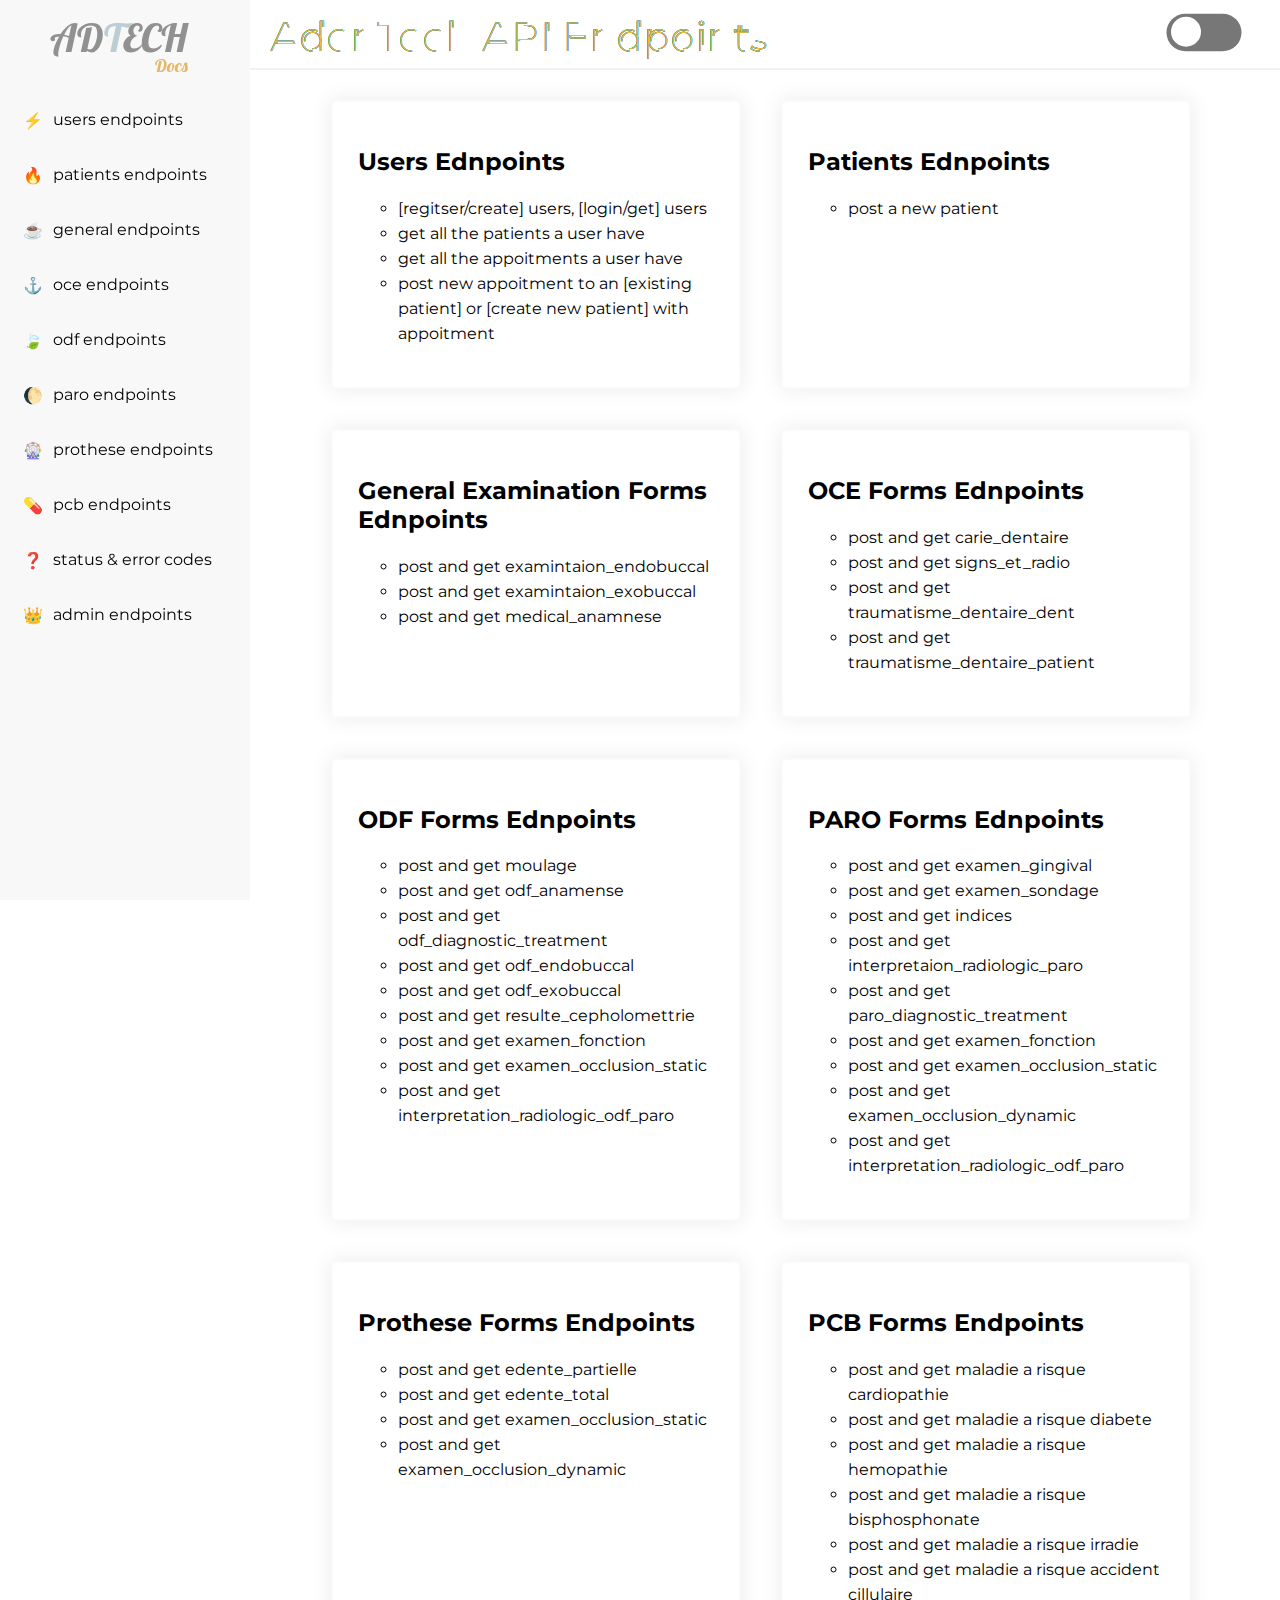
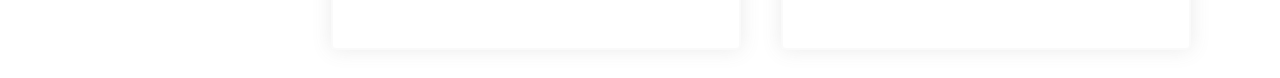
==== index.html @ 8900c25c "added the headers the ocb maladie a risque" ====
<!DOCTYPE html>
<html lang="en">
    <head>
        <meta charset="UTF-8" />
        <meta name="viewport" content="width=device-width, initial-scale=1.0" />
        <link rel="stylesheet" href="./styles/navigation.css" />
        <link rel="stylesheet" href="./styles/cards.css" />
        <link rel="stylesheet" href="./styles/main.css" />
        <title>AdTech Endpoints</title>
    </head>
    <body>
        <nav></nav>

        <cards id="cards">
            <a href="/pages/users.html" class="card">
                <h2>Users Ednpoints</h2>
                <ul>
                    <li>[regitser/create] users, [login/get] users</li>
                    <li>get all the patients a user have</li>
                    <li>get all the appoitments a user have</li>
                    <li>
                        post new appoitment to an [existing patient] or [create new patient] with
                        appoitment
                    </li>
                </ul>
            </a>
            <a href="/pages/patients.html" class="card">
                <h2>Patients Ednpoints</h2>
                <ul>
                    <li>post a new patient</li>
                </ul>
            </a>
            <a href="/pages/general.html" class="card">
                <h2>General Examination Forms Ednpoints</h2>
                <ul>
                    <li>post and get examintaion_endobuccal</li>
                    <li>post and get examintaion_exobuccal</li>
                    <li>post and get medical_anamnese</li>
                </ul>
            </a>
            <a href="/pages/oce.html" class="card">
                <h2>OCE Forms Ednpoints</h2>
                <ul>
                    <li>post and get carie_dentaire</li>
                    <li>post and get signs_et_radio</li>
                    <li>post and get traumatisme_dentaire_dent</li>
                    <li>post and get traumatisme_dentaire_patient</li>
                </ul>
            </a>
            <a href="/pages/odf.html" class="card">
                <h2>ODF Forms Ednpoints</h2>
                <ul>
                    <li>post and get moulage</li>
                    <li>post and get odf_anamense</li>
                    <li>post and get odf_diagnostic_treatment</li>
                    <li>post and get odf_endobuccal</li>
                    <li>post and get odf_exobuccal</li>
                    <li>post and get resulte_cepholomettrie</li>
                    <li>post and get examen_fonction</li>
                    <li>post and get examen_occlusion_static</li>
                    <li>post and get interpretation_radiologic_odf_paro</li>
                </ul>
            </a>
            <a href="/pages/paro.html" class="card">
                <h2>PARO Forms Ednpoints</h2>
                <ul>
                    <li>post and get examen_gingival</li>
                    <li>post and get examen_sondage</li>
                    <li>post and get indices</li>
                    <li>post and get interpretaion_radiologic_paro</li>
                    <li>post and get paro_diagnostic_treatment</li>
                    <li>post and get examen_fonction</li>
                    <li>post and get examen_occlusion_static</li>
                    <li>post and get examen_occlusion_dynamic</li>
                    <li>post and get interpretation_radiologic_odf_paro</li>
                </ul>
            </a>
            <a href="/pages/prothese.html" class="card">
                <h2>Prothese Forms Endpoints</h2>
                <ul>
                    <li>post and get edente_partielle</li>
                    <li>post and get edente_total</li>
                    <li>post and get examen_occlusion_static</li>
                    <li>post and get examen_occlusion_dynamic</li>
                </ul>
            </a>
            <a href="/pages/pcb.html" class="card">
                <h2>PCB Forms Endpoints</h2>
                <ul>
                    <li>post and get maladie a risque cardiopathie</li>
                    <li>post and get maladie a risque diabete</li>
                    <li>post and get maladie a risque hemopathie</li>
                    <li>post and get maladie a risque bisphosphonate</li>
                    <li>post and get maladie a risque irradie</li>
                    <li>post and get maladie a risque accident cillulaire</li>
                </ul>
            </a>
        </cards>

        <script src="./scripts/navigation.js"></script>
        <script src="./scripts/darkmode.js"></script>
    </body>
</html>
---- styles/navigation.css ----
@import url('https://fonts.googleapis.com/css?family=Montserrat');
@import url('https://fonts.googleapis.com/css?family=Lobster');
@import url('https://fonts.googleapis.com/css2?family=Jost&display=swap');

/* Body, Dark-Theme & Navbar Styles */
* {
    box-sizing: border-box;
}

body {
    transition: background 0.5s linear;
    font-family: 'Montserrat';
    margin-left: 250px;
    margin-top: 80px;
    background: white;
}

body.dark {
    background-color: #444;
    color: aliceblue;
}

nav {
    background: inherit;
    z-index: 99;
    height: 70px;
    width: calc(100% - 250px);
    border-bottom: 2px solid #ddd6;
    position: fixed;
    top: 0;
    right: 0;
}

/* Fancy Title styles */

svg {
    font: 2.5em 'Montserrat';
}

.text-copy {
    fill: none;
    stroke: white;
    stroke-dasharray: 6% 29%;
    stroke-width: 1px;
    stroke-dashoffset: 0%;
    animation: stroke-offset 5.5s infinite linear;
}

.text-copy:nth-child(1) {
    stroke: #16344d;
    animation-delay: -1;
}

.text-copy:nth-child(2) {
    stroke: #006584;
    animation-delay: -2s;
}

.text-copy:nth-child(3) {
    stroke: #0071bd;
    animation-delay: -3s;
}

.text-copy:nth-child(4) {
    stroke: #00bdb4;
    animation-delay: -4s;
}

.text-copy:nth-child(5) {
    stroke: #fdb731;
    animation-delay: -5s;
}

@keyframes stroke-offset {
    100% {
        stroke-dashoffset: -35%;
    }
}

/* DarkMode Button Styles*/
#theme {
    position: absolute;
    right: 5%;
    top: 30%;
}

#theme :hover {
    cursor: pointer;
}

.checkbox {
    opacity: 0;
    position: absolute;
    right: 0;
}

.label {
    width: 50px;
    height: 25px;
    background-color: #777;
    display: flex;
    border-radius: 50px;
    align-items: center;
    justify-content: space-between;
    padding: 5px;
    position: relative;
    transform: scale(1.5);
}

.ball {
    width: 20px;
    height: 20px;
    background-color: white;
    position: absolute;
    top: 2px;
    left: 3px;
    border-radius: 50%;
    transition: transform 0.2s linear;
}

.checkbox:checked + .label .ball {
    transform: translateX(24px);
}

/* Sidebar Styles */
#sidebar {
    z-index: 99;
    height: 100vh;
    width: 250px;
    position: fixed;
    left: 0;
    top: 0;
    background: #9991;
}

.sidebar-logo {
    font-family: 'Lobster', cursive;
    font-size: 2.5rem;
    margin-bottom: 8px;
    position: relative;
    display: flex;
    justify-content: center;
    margin-top: 12px;
    margin-right: 12px;
}
.sidebar-logo a {
    text-decoration: none;
    color: rgb(145, 145, 146);
}
.sidebar-logo span {
    color: rgb(187, 206, 211);
}

.sidebar-logo::after {
    content: 'Docs';
    position: absolute;
    font-size: 18px;
    bottom: -30%;
    left: 65%;
    color: rgb(226, 183, 103);
}

.sections {
    margin-top: 12%;
}
.section::selection {
    color: inherit;
}

.section {
    height: 55px;
    display: flex;
    align-items: center;
    padding: 10px 0;
    padding-left: 5%;
}

.section {
    color: inherit;
    text-decoration: none;
}

.section:hover {
    cursor: pointer;
}

.section:active {
    background-color: #cae5ff7e;
}

.section::before {
    padding: 0 10px;
    transform: translateY(1px);
}
.section:nth-child(1)::before {
    content: '⚡';
}
.section:nth-child(2)::before {
    content: '🔥';
}
.section:nth-child(3)::before {
    content: '☕';
}
.section:nth-child(4)::before {
    content: '⚓';
}
.section:nth-child(5)::before {
    content: '🍃';
}
.section:nth-child(6)::before {
    content: '🌔';
}
.section:nth-child(7)::before {
    content: '🎡';
}
.section:nth-child(8)::before {
    content: '💊';
}
.section:nth-child(9)::before {
    content: '❓';
}
.section:nth-child(10)::before {
    content: '👑';
}
---- styles/cards.css ----
#cards {
    display: flex;
    flex-wrap: wrap;
    justify-content: center;
}

.card {
    margin: 20px;
    padding: 25px;
    width: 32vw;
    min-width: 400px;
    border-radius: 5px;
    box-shadow: 0 0 20px #6662;
    border: 2px solid #ddd2;
    transition: 1s;
    color: inherit;
    text-decoration: none;
}

.card:hover {
    cursor: pointer;
    transform: translate(1px, -1px);
    box-shadow: 1px 1px 30px #9993;
}

.card ul {
    list-style: circle;
}

.card ul li {
    text-align: left;
    line-height: 25px;
}
---- styles/main.css ----
main {
    white-space: pre-line;
}

h1 {
    font-weight: 400;
    margin-top: 10%;
    margin-left: 5%;
    font-size: 28px;
}

.endpoint {
    width: 75vw;
    margin: 0 2vw;
    box-shadow: 0 0 20px #6662;
    border: 2px solid #ddd2;
    padding: 20px 40px;
    border-radius: 20px;
}

details {
    color: #fff;
    border: 1px solid;
    border-radius: 4px;
    min-height: 48px;
    transform-origin: top center;
    max-height: 1.5rem; /* set to line heihgt */
    transition: all 2s ease;
}

details[open] {
    max-height: 99rem;
    transition: all 2s ease;
}

details:hover {
    border-color: #878d99;
}

details:active {
    color: rgba(255, 255, 255, 0.9);
    border-color: #6d7380;
}

details > summary:first-of-type {
    list-style-type: none;
}

details + details {
    margin-top: 10px;
}

details p {
    color: #fefefe;
    line-height: 1.7;
    padding: 0 25px 15px;
    transform: translateY(-30px);
    overflow: hidden;
    text-overflow: ellipsis;
    font-size: 16px;
    color: rgb(137, 245, 94);
    background-color: #373b37;
    font-family: monospace;
}

details.request {
    background: #6e9dc4;
}

details.response {
    background: #419736;
}

details.headers {
    background: #973d36;
}

details.specification {
    background: rgb(75, 133, 113);
}

summary {
    outline: none;
    font-size: 16px;
    padding: 13px;
    cursor: pointer;
}

summary:selection {
    background: transparent;
}

[open] summary {
    display: inline;
}

summary:after {
    margin-top: 2px;
    content: '➕';
    float: left;
    margin-right: 11px;
    text-align: center;
    font-size: 11px;
}

[open] summary:after {
    padding: 0 0 12px 0;
    content: '➖';
}

code {
    font-size: 16px;
    width: 75vw;
}

code span {
    padding: 12px 8px 12px 15px;
    background: rgba(182, 193, 196, 0.4);
    border-radius: 5px;
    margin-left: 10px;
}

code span button {
    border: 0;
    outline: none;
    padding: 4px 12px;
    text-transform: capitalize;
    border-radius: 5px;
    border: 2px solid white;
    transition: 0.4s;
    margin-left: 30px;
}

code span button:hover {
    background: rgb(220, 238, 248);
    cursor: pointer;
}

code span button:focus {
    border-color: rgb(196, 221, 241);
}
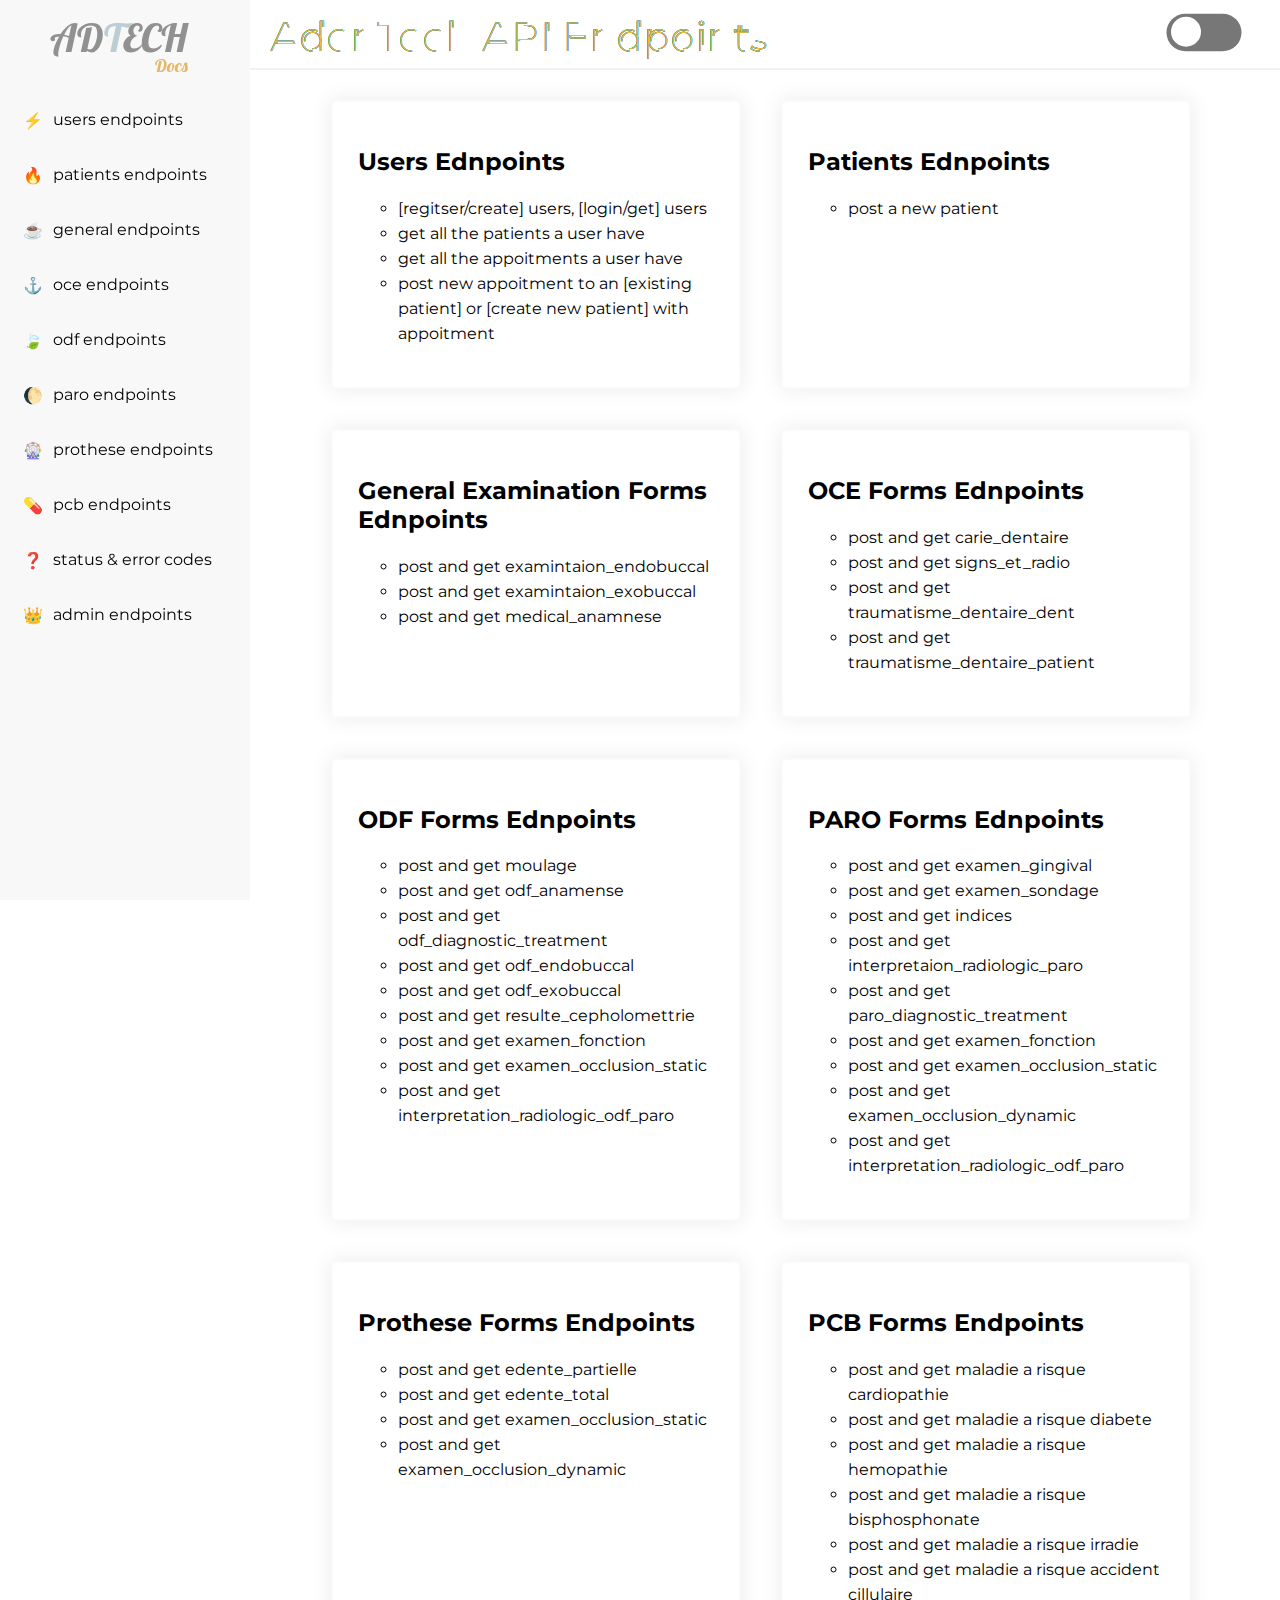
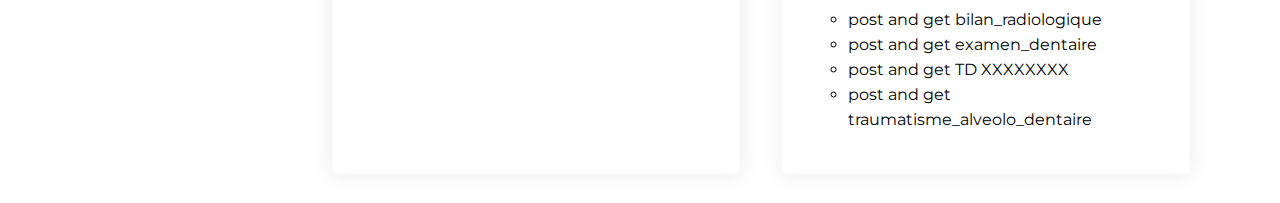
==== commit 82064827: "reformated the pcb collections;" ====
--- a/index.html
+++ b/index.html
@@ -93,6 +93,10 @@
                     <li>post and get maladie a risque bisphosphonate</li>
                     <li>post and get maladie a risque irradie</li>
                     <li>post and get maladie a risque accident cillulaire</li>
+                    <li>post and get bilan_radiologique</li>
+                    <li>post and get examen_dentaire</li>
+                    <li>post and get TD XXXXXXXX</li>
+                    <li>post and get traumatisme_alveolo_dentaire</li>
                 </ul>
             </a>
         </cards>
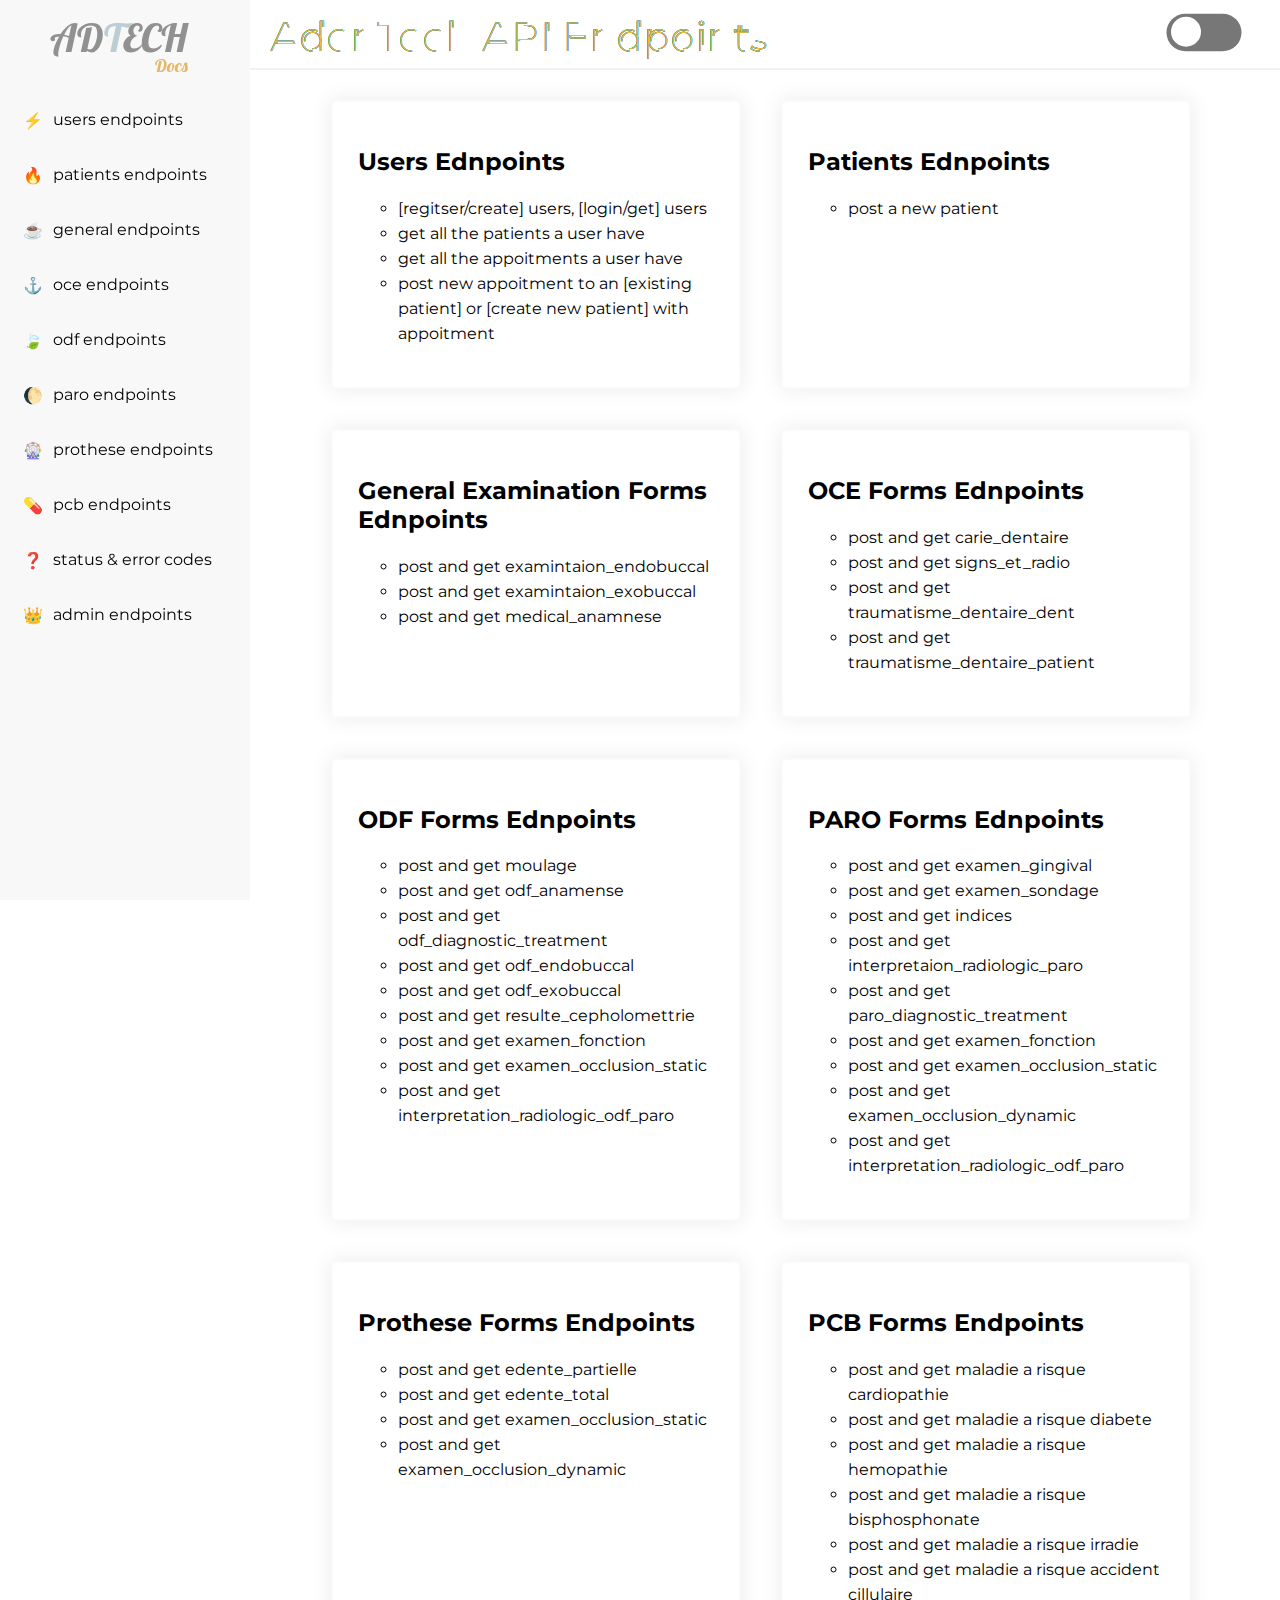
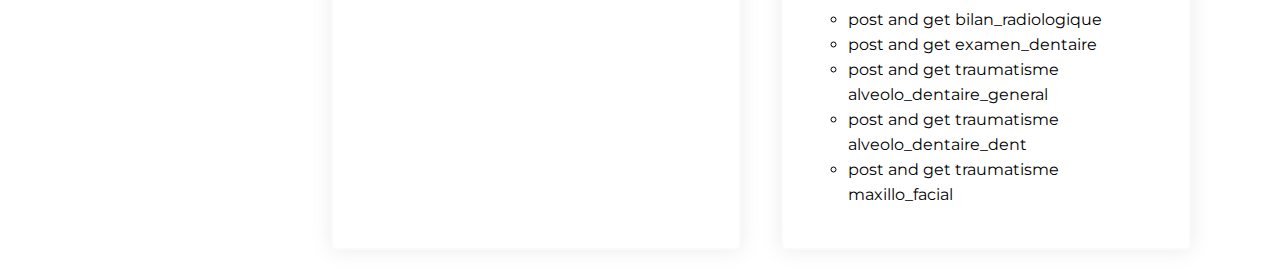
==== commit 125b45be: "reformatted the pcb collections" ====
--- a/index.html
+++ b/index.html
@@ -95,8 +95,9 @@
                     <li>post and get maladie a risque accident cillulaire</li>
                     <li>post and get bilan_radiologique</li>
                     <li>post and get examen_dentaire</li>
-                    <li>post and get TD XXXXXXXX</li>
-                    <li>post and get traumatisme_alveolo_dentaire</li>
+                    <li>post and get traumatisme alveolo_dentaire_general</li>
+                    <li>post and get traumatisme alveolo_dentaire_dent</li>
+                    <li>post and get traumatisme maxillo_facial</li>
                 </ul>
             </a>
         </cards>
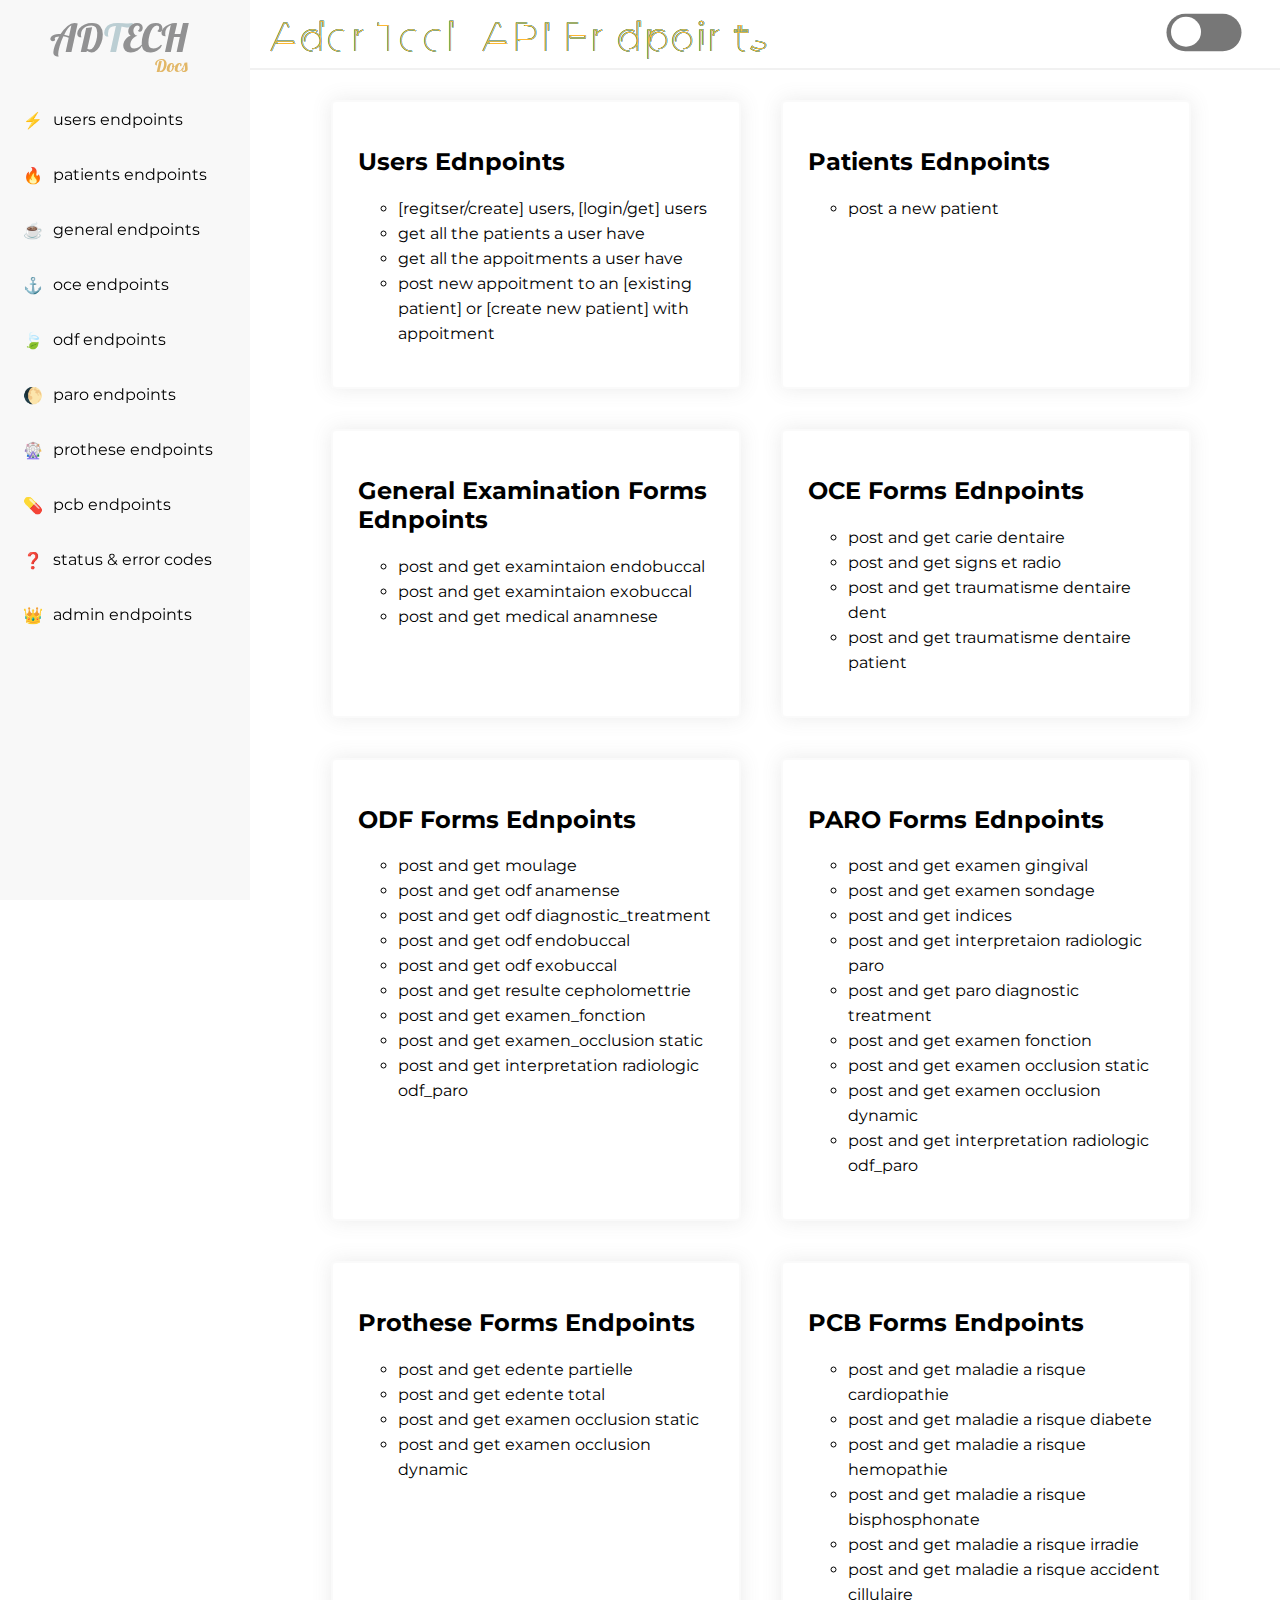
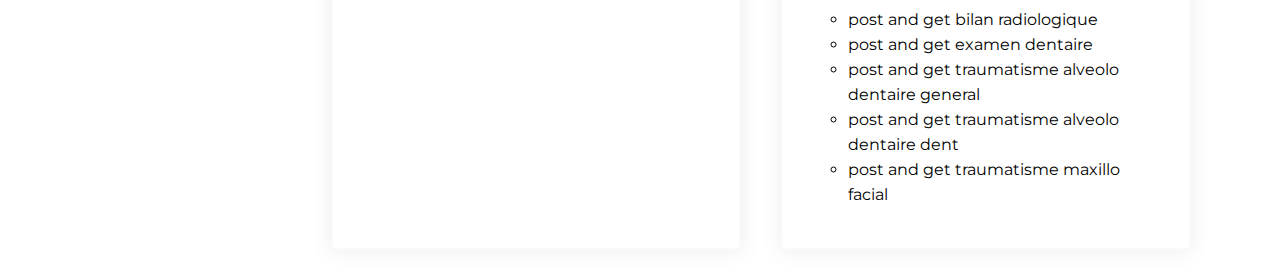
==== commit e3f477ac: "interpretationRadiologic_Odf_Paro collection" ====
--- a/index.html
+++ b/index.html
@@ -33,55 +33,55 @@
             <a href="/pages/general.html" class="card">
                 <h2>General Examination Forms Ednpoints</h2>
                 <ul>
-                    <li>post and get examintaion_endobuccal</li>
-                    <li>post and get examintaion_exobuccal</li>
-                    <li>post and get medical_anamnese</li>
+                    <li>post and get examintaion endobuccal</li>
+                    <li>post and get examintaion exobuccal</li>
+                    <li>post and get medical anamnese</li>
                 </ul>
             </a>
             <a href="/pages/oce.html" class="card">
                 <h2>OCE Forms Ednpoints</h2>
                 <ul>
-                    <li>post and get carie_dentaire</li>
-                    <li>post and get signs_et_radio</li>
-                    <li>post and get traumatisme_dentaire_dent</li>
-                    <li>post and get traumatisme_dentaire_patient</li>
+                    <li>post and get carie dentaire</li>
+                    <li>post and get signs et radio</li>
+                    <li>post and get traumatisme dentaire dent</li>
+                    <li>post and get traumatisme dentaire patient</li>
                 </ul>
             </a>
             <a href="/pages/odf.html" class="card">
                 <h2>ODF Forms Ednpoints</h2>
                 <ul>
                     <li>post and get moulage</li>
-                    <li>post and get odf_anamense</li>
-                    <li>post and get odf_diagnostic_treatment</li>
-                    <li>post and get odf_endobuccal</li>
-                    <li>post and get odf_exobuccal</li>
-                    <li>post and get resulte_cepholomettrie</li>
+                    <li>post and get odf anamense</li>
+                    <li>post and get odf diagnostic_treatment</li>
+                    <li>post and get odf endobuccal</li>
+                    <li>post and get odf exobuccal</li>
+                    <li>post and get resulte cepholomettrie</li>
                     <li>post and get examen_fonction</li>
-                    <li>post and get examen_occlusion_static</li>
-                    <li>post and get interpretation_radiologic_odf_paro</li>
+                    <li>post and get examen_occlusion static</li>
+                    <li>post and get interpretation radiologic odf_paro</li>
                 </ul>
             </a>
             <a href="/pages/paro.html" class="card">
                 <h2>PARO Forms Ednpoints</h2>
                 <ul>
-                    <li>post and get examen_gingival</li>
-                    <li>post and get examen_sondage</li>
+                    <li>post and get examen gingival</li>
+                    <li>post and get examen sondage</li>
                     <li>post and get indices</li>
-                    <li>post and get interpretaion_radiologic_paro</li>
-                    <li>post and get paro_diagnostic_treatment</li>
-                    <li>post and get examen_fonction</li>
-                    <li>post and get examen_occlusion_static</li>
-                    <li>post and get examen_occlusion_dynamic</li>
-                    <li>post and get interpretation_radiologic_odf_paro</li>
+                    <li>post and get interpretaion radiologic paro</li>
+                    <li>post and get paro diagnostic treatment</li>
+                    <li>post and get examen fonction</li>
+                    <li>post and get examen occlusion static</li>
+                    <li>post and get examen occlusion dynamic</li>
+                    <li>post and get interpretation radiologic odf_paro</li>
                 </ul>
             </a>
             <a href="/pages/prothese.html" class="card">
                 <h2>Prothese Forms Endpoints</h2>
                 <ul>
-                    <li>post and get edente_partielle</li>
-                    <li>post and get edente_total</li>
-                    <li>post and get examen_occlusion_static</li>
-                    <li>post and get examen_occlusion_dynamic</li>
+                    <li>post and get edente partielle</li>
+                    <li>post and get edente total</li>
+                    <li>post and get examen occlusion static</li>
+                    <li>post and get examen occlusion dynamic</li>
                 </ul>
             </a>
             <a href="/pages/pcb.html" class="card">
@@ -93,11 +93,11 @@
                     <li>post and get maladie a risque bisphosphonate</li>
                     <li>post and get maladie a risque irradie</li>
                     <li>post and get maladie a risque accident cillulaire</li>
-                    <li>post and get bilan_radiologique</li>
-                    <li>post and get examen_dentaire</li>
-                    <li>post and get traumatisme alveolo_dentaire_general</li>
-                    <li>post and get traumatisme alveolo_dentaire_dent</li>
-                    <li>post and get traumatisme maxillo_facial</li>
+                    <li>post and get bilan radiologique</li>
+                    <li>post and get examen dentaire</li>
+                    <li>post and get traumatisme alveolo dentaire general</li>
+                    <li>post and get traumatisme alveolo dentaire dent</li>
+                    <li>post and get traumatisme maxillo facial</li>
                 </ul>
             </a>
         </cards>
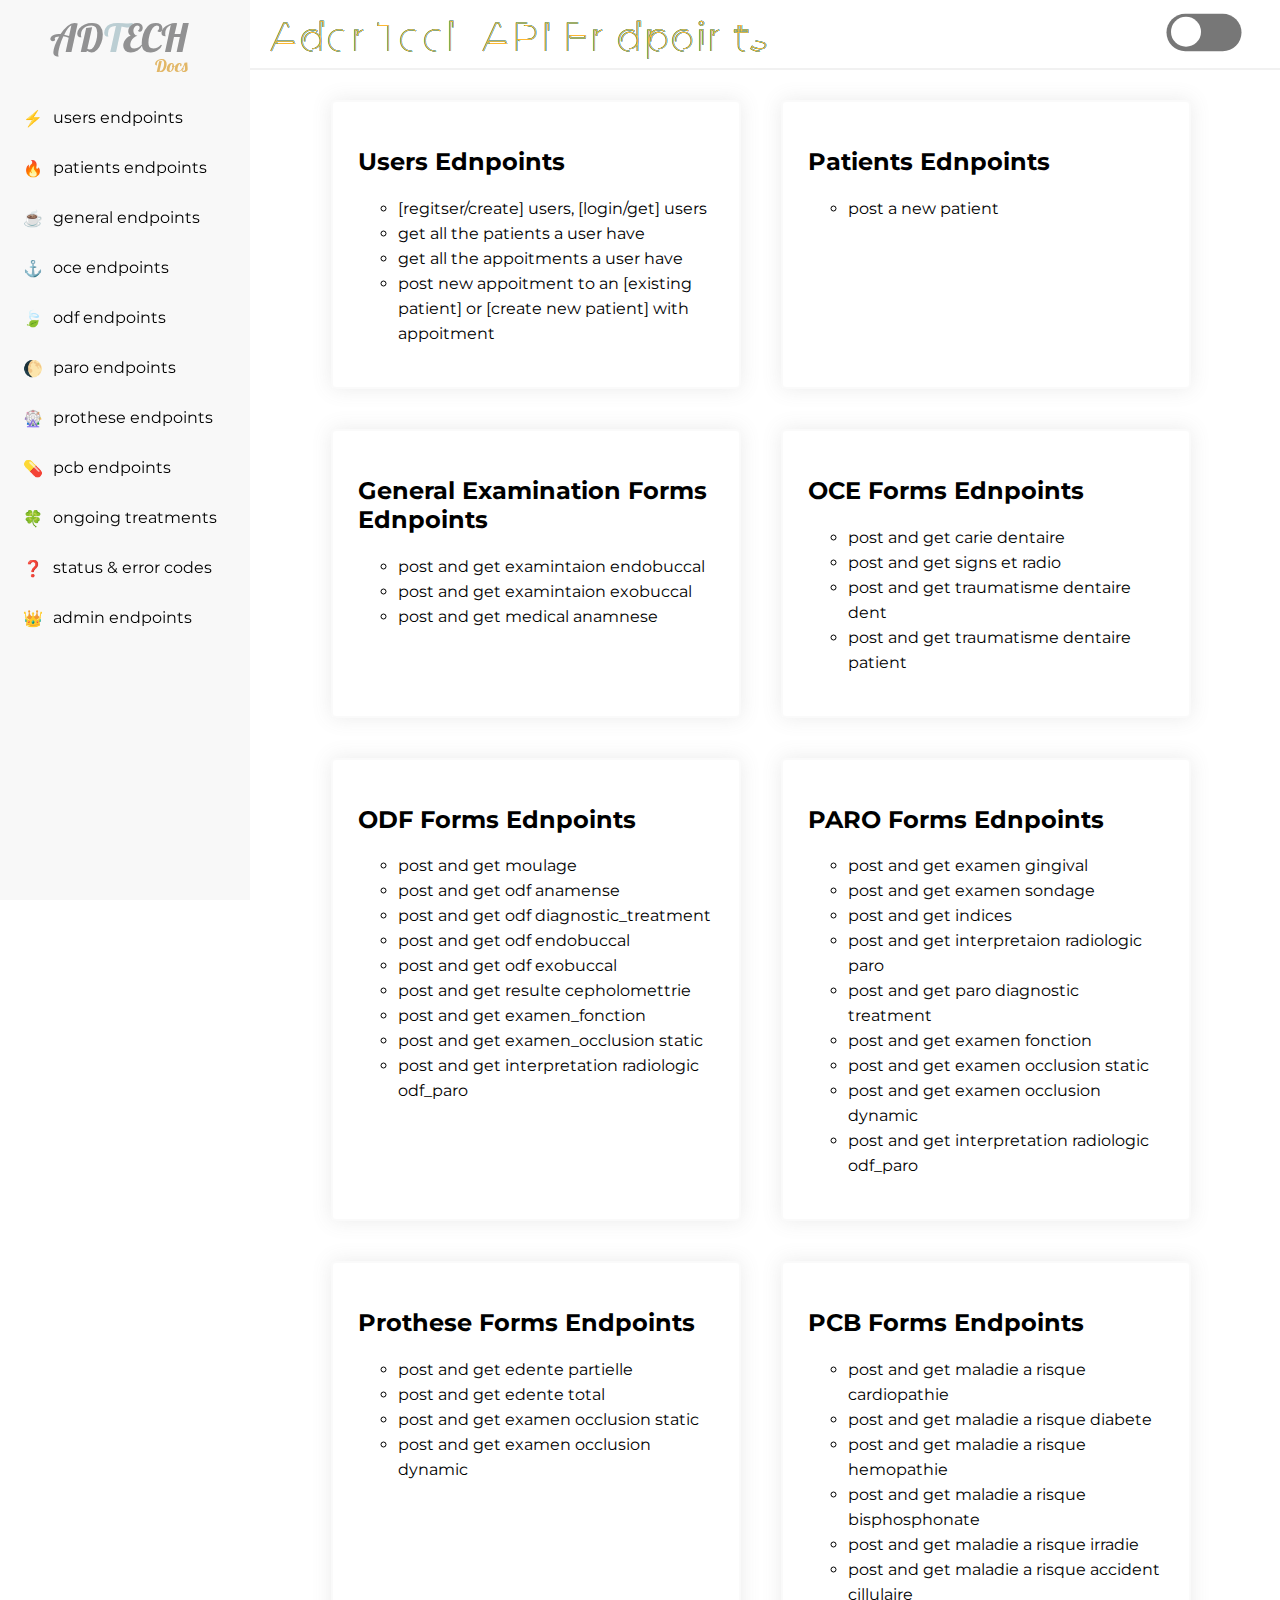
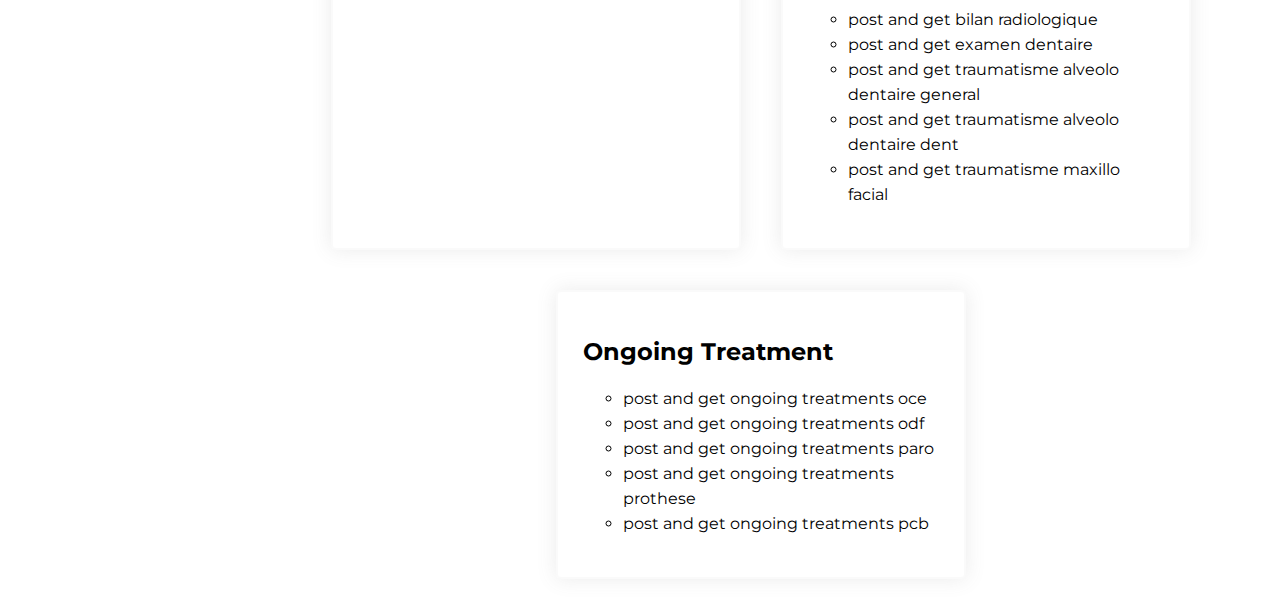
==== commit a4b5a827: "added the ongoing treatments card in the index html" ====
--- a/index.html
+++ b/index.html
@@ -100,6 +100,16 @@
                     <li>post and get traumatisme maxillo facial</li>
                 </ul>
             </a>
+            <a href="/pages/treatments.html" class="card">
+                <h2>Ongoing Treatment</h2>
+                <ul>
+                    <li>post and get ongoing treatments oce</li>
+                    <li>post and get ongoing treatments odf</li>
+                    <li>post and get ongoing treatments paro</li>
+                    <li>post and get ongoing treatments prothese</li>
+                    <li>post and get ongoing treatments pcb</li>
+                </ul>
+            </a>
         </cards>
 
         <script src="./scripts/navigation.js"></script>
--- a/styles/navigation.css
+++ b/styles/navigation.css
@@ -168,7 +168,7 @@
 }
 
 .section {
-    height: 55px;
+    height: 50px;
     display: flex;
     align-items: center;
     padding: 10px 0;
@@ -217,8 +217,11 @@
     content: '💊';
 }
 .section:nth-child(9)::before {
+    content: '🍀';
+}
+.section:nth-child(10)::before {
     content: '❓';
 }
-.section:nth-child(10)::before {
+.section:nth-child(11)::before {
     content: '👑';
 }
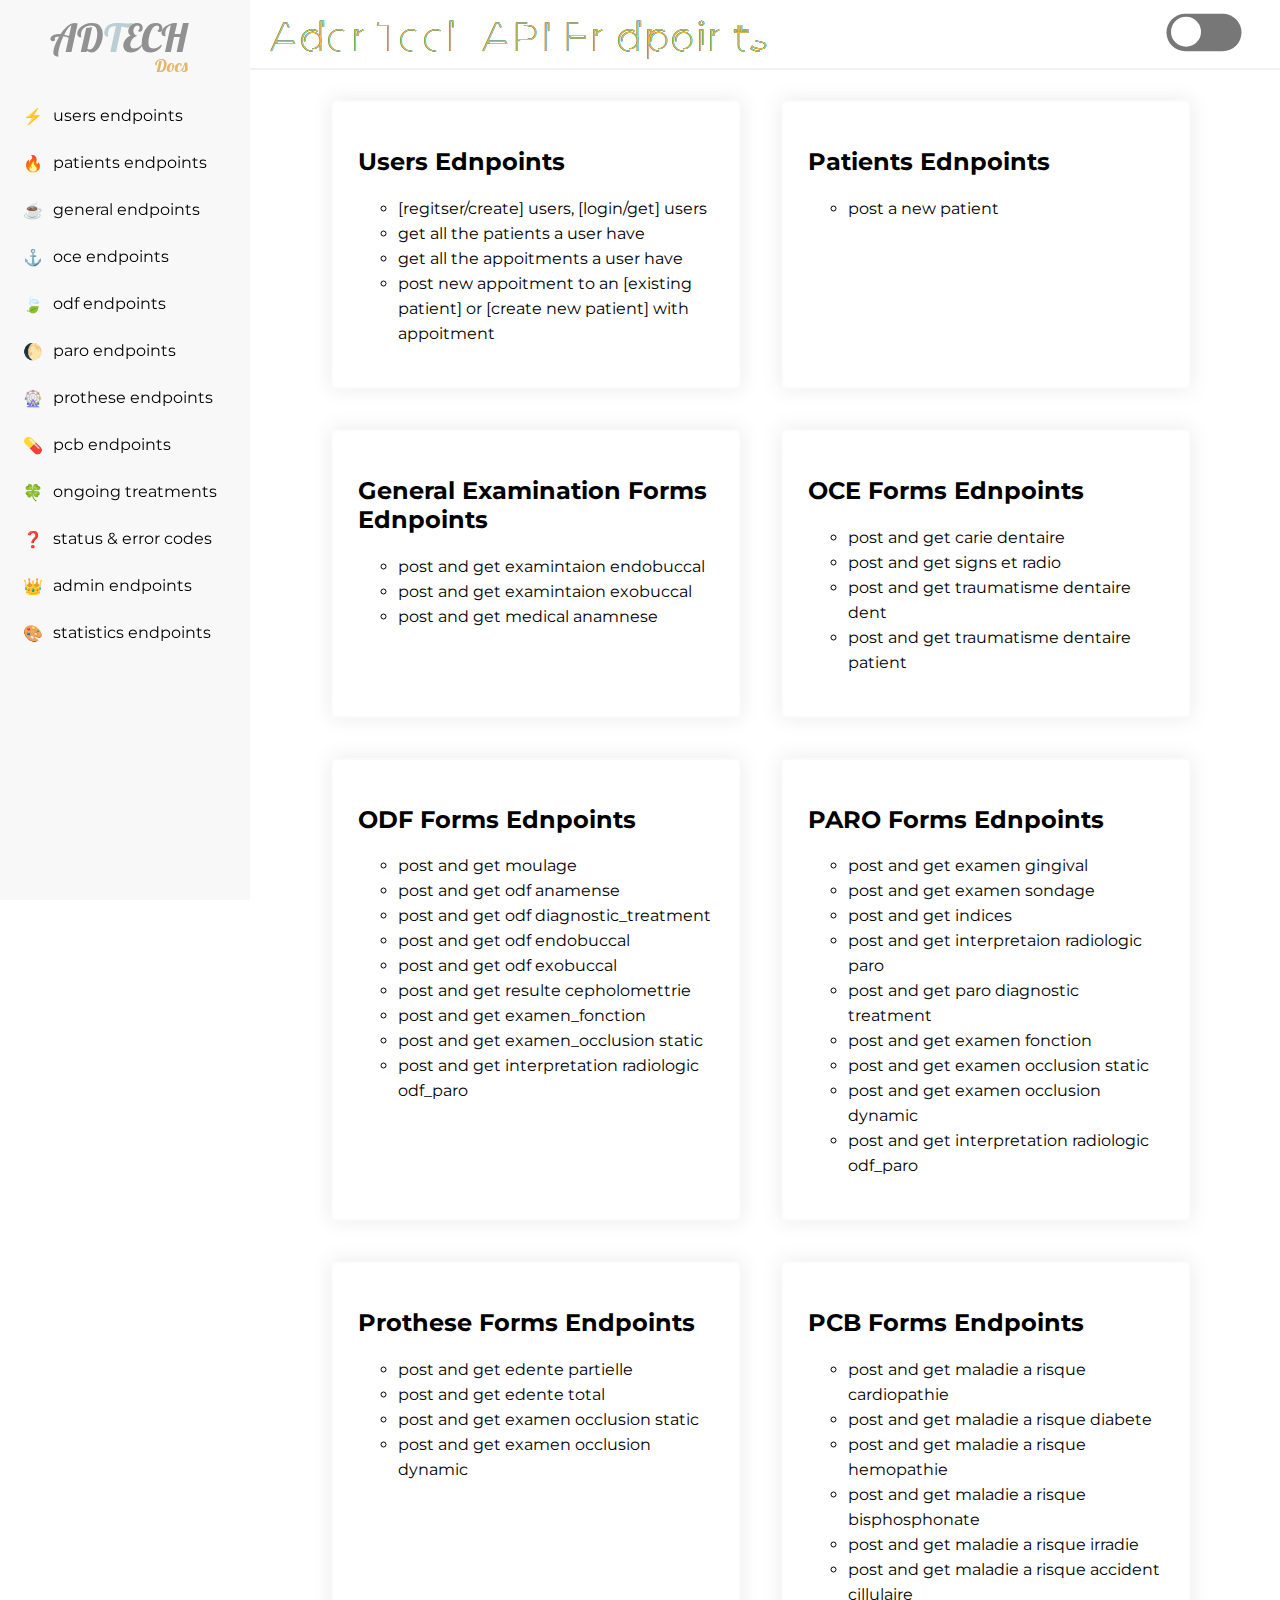
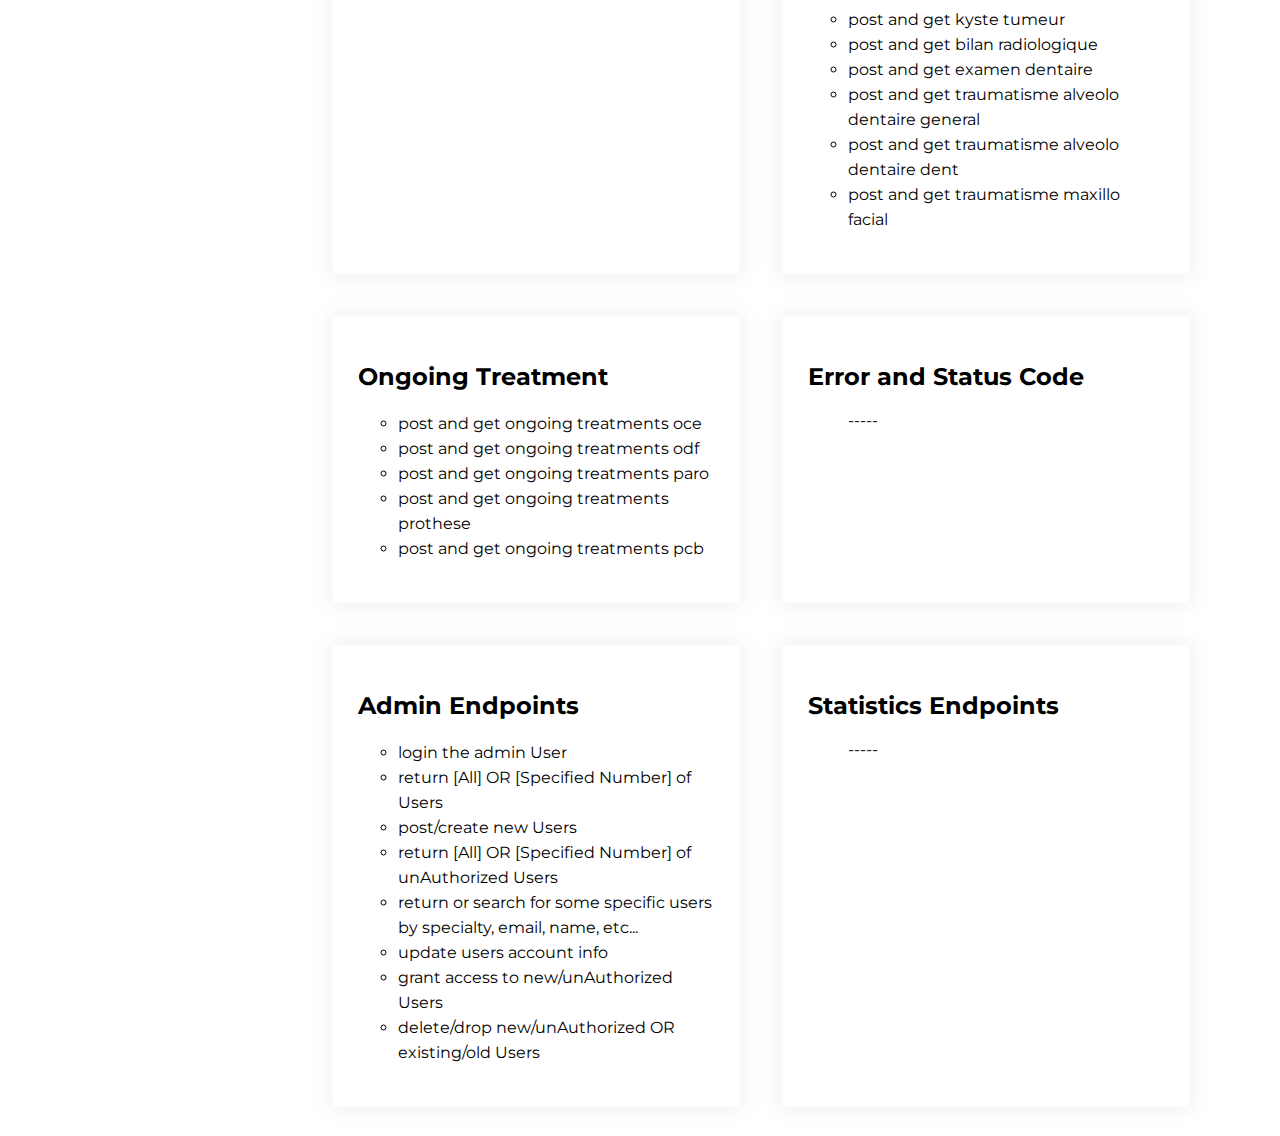
==== commit c7fb2c17: "added the focus to nvElements on cards click" ====
--- a/index.html
+++ b/index.html
@@ -12,7 +12,13 @@
         <nav></nav>
 
         <cards id="cards">
-            <a href="/pages/users.html" class="card">
+            <a
+                href="/pages/users.html"
+                class="card"
+                onclick="(() => {
+                localStorage.setItem('focusedNav', 0)
+            })()"
+            >
                 <h2>Users Ednpoints</h2>
                 <ul>
                     <li>[regitser/create] users, [login/get] users</li>
@@ -24,13 +30,25 @@
                     </li>
                 </ul>
             </a>
-            <a href="/pages/patients.html" class="card">
+            <a
+                href="/pages/patients.html"
+                class="card"
+                onclick="(() => {
+                localStorage.setItem('focusedNav', 1)
+            })()"
+            >
                 <h2>Patients Ednpoints</h2>
                 <ul>
                     <li>post a new patient</li>
                 </ul>
             </a>
-            <a href="/pages/general.html" class="card">
+            <a
+                href="/pages/general.html"
+                class="card"
+                onclick="(() => {
+                localStorage.setItem('focusedNav', 2)
+            })()"
+            >
                 <h2>General Examination Forms Ednpoints</h2>
                 <ul>
                     <li>post and get examintaion endobuccal</li>
@@ -38,7 +56,13 @@
                     <li>post and get medical anamnese</li>
                 </ul>
             </a>
-            <a href="/pages/oce.html" class="card">
+            <a
+                href="/pages/oce.html"
+                class="card"
+                onclick="(() => {
+                localStorage.setItem('focusedNav', 3)
+            })()"
+            >
                 <h2>OCE Forms Ednpoints</h2>
                 <ul>
                     <li>post and get carie dentaire</li>
@@ -47,7 +71,13 @@
                     <li>post and get traumatisme dentaire patient</li>
                 </ul>
             </a>
-            <a href="/pages/odf.html" class="card">
+            <a
+                href="/pages/odf.html"
+                class="card"
+                onclick="(() => {
+                localStorage.setItem('focusedNav', 4)
+            })()"
+            >
                 <h2>ODF Forms Ednpoints</h2>
                 <ul>
                     <li>post and get moulage</li>
@@ -61,7 +91,13 @@
                     <li>post and get interpretation radiologic odf_paro</li>
                 </ul>
             </a>
-            <a href="/pages/paro.html" class="card">
+            <a
+                href="/pages/paro.html"
+                class="card"
+                onclick="(() => {
+                localStorage.setItem('focusedNav', 5)
+            })()"
+            >
                 <h2>PARO Forms Ednpoints</h2>
                 <ul>
                     <li>post and get examen gingival</li>
@@ -75,7 +111,13 @@
                     <li>post and get interpretation radiologic odf_paro</li>
                 </ul>
             </a>
-            <a href="/pages/prothese.html" class="card">
+            <a
+                href="/pages/prothese.html"
+                class="card"
+                onclick="(() => {
+                localStorage.setItem('focusedNav', 6)
+            })()"
+            >
                 <h2>Prothese Forms Endpoints</h2>
                 <ul>
                     <li>post and get edente partielle</li>
@@ -84,7 +126,13 @@
                     <li>post and get examen occlusion dynamic</li>
                 </ul>
             </a>
-            <a href="/pages/pcb.html" class="card">
+            <a
+                href="/pages/pcb.html"
+                class="card"
+                onclick="(() => {
+                localStorage.setItem('focusedNav', 7)
+            })()"
+            >
                 <h2>PCB Forms Endpoints</h2>
                 <ul>
                     <li>post and get maladie a risque cardiopathie</li>
@@ -93,6 +141,7 @@
                     <li>post and get maladie a risque bisphosphonate</li>
                     <li>post and get maladie a risque irradie</li>
                     <li>post and get maladie a risque accident cillulaire</li>
+                    <li>post and get kyste tumeur</li>
                     <li>post and get bilan radiologique</li>
                     <li>post and get examen dentaire</li>
                     <li>post and get traumatisme alveolo dentaire general</li>
@@ -100,7 +149,13 @@
                     <li>post and get traumatisme maxillo facial</li>
                 </ul>
             </a>
-            <a href="/pages/treatments.html" class="card">
+            <a
+                href="/pages/treatments.html"
+                class="card"
+                onclick="(() => {
+                localStorage.setItem('focusedNav', 8)
+            })()"
+            >
                 <h2>Ongoing Treatment</h2>
                 <ul>
                     <li>post and get ongoing treatments oce</li>
@@ -108,6 +163,51 @@
                     <li>post and get ongoing treatments paro</li>
                     <li>post and get ongoing treatments prothese</li>
                     <li>post and get ongoing treatments pcb</li>
+                </ul>
+            </a>
+            <a
+                href="/pages/error.html"
+                class="card"
+                onclick="(() => {
+                localStorage.setItem('focusedNav', 9)
+            })()"
+            >
+                <h2>Error and Status Code</h2>
+                <ul>
+                    -----
+                </ul>
+            </a>
+            <a
+                href="/pages/admin.html"
+                class="card"
+                onclick="(() => {
+                localStorage.setItem('focusedNav', 10)
+            })()"
+            >
+                <h2>Admin Endpoints</h2>
+                <ul>
+                    <li>login the admin User</li>
+                    <li>return [All] OR [Specified Number] of Users</li>
+                    <li>post/create new Users</li>
+                    <li>return [All] OR [Specified Number] of unAuthorized Users</li>
+                    <li>
+                        return or search for some specific users by specialty, email, name, etc...
+                    </li>
+                    <li>update users account info</li>
+                    <li>grant access to new/unAuthorized Users</li>
+                    <li>delete/drop new/unAuthorized OR existing/old Users</li>
+                </ul>
+            </a>
+            <a
+                href="/pages/statistics.html"
+                class="card"
+                onclick="(() => {
+                localStorage.setItem('focusedNav', 11)
+            })()"
+            >
+                <h2>Statistics Endpoints</h2>
+                <ul>
+                    -----
                 </ul>
             </a>
         </cards>
--- a/styles/navigation.css
+++ b/styles/navigation.css
@@ -168,7 +168,7 @@
 }
 
 .section {
-    height: 50px;
+    height: 47px;
     display: flex;
     align-items: center;
     padding: 10px 0;
@@ -180,6 +180,10 @@
     text-decoration: none;
 }
 
+.section.focused {
+    background: #cae5ff7e;
+}
+
 .section:hover {
     cursor: pointer;
 }
@@ -225,3 +229,6 @@
 .section:nth-child(11)::before {
     content: '👑';
 }
+.section:nth-child(12)::before {
+    content: '🎨';
+}
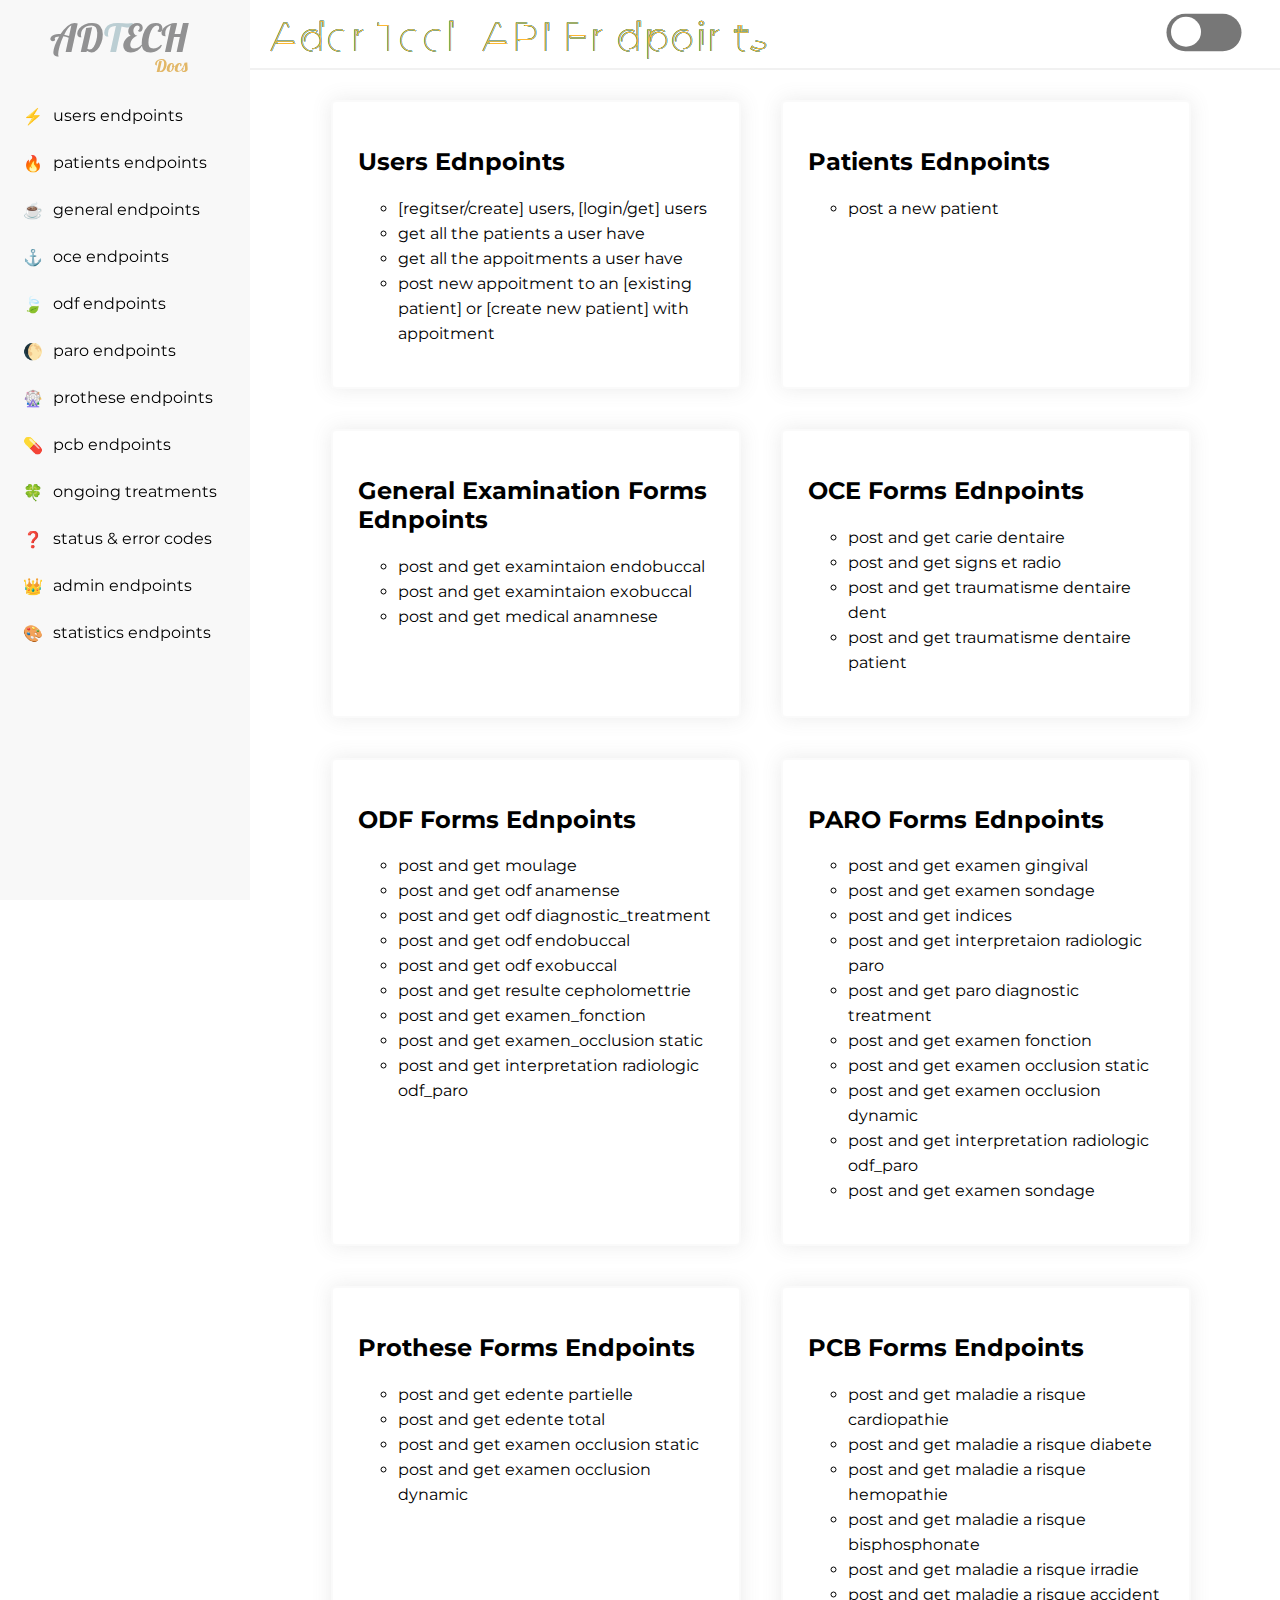
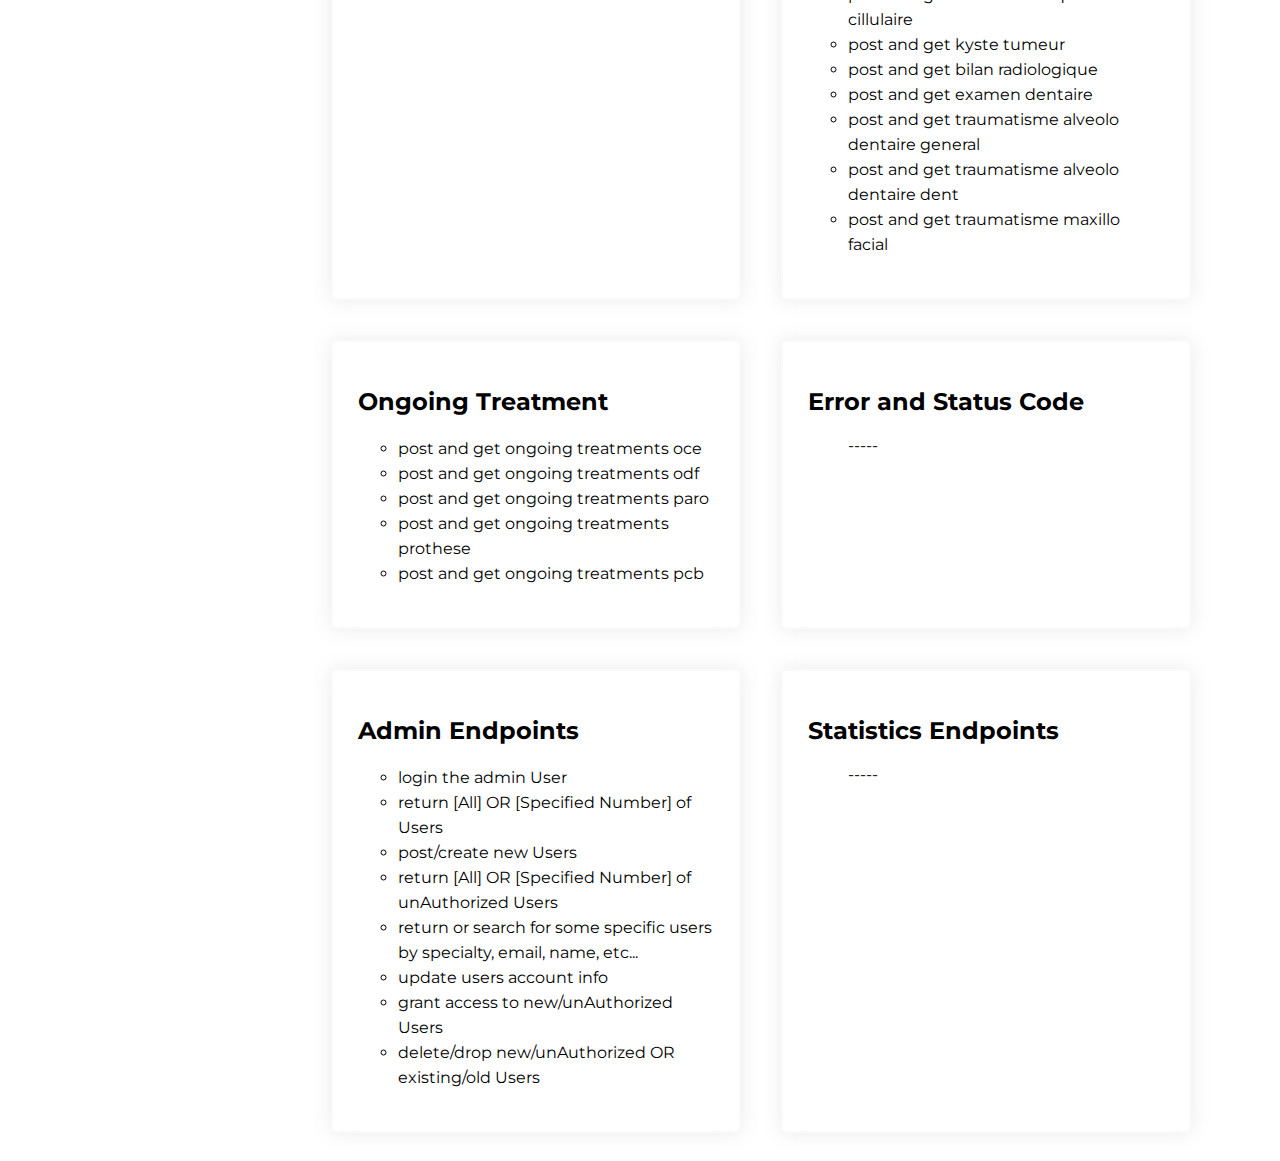
==== commit 30e118a4: "added the examen sondage" ====
--- a/index.html
+++ b/index.html
@@ -109,6 +109,7 @@
                     <li>post and get examen occlusion static</li>
                     <li>post and get examen occlusion dynamic</li>
                     <li>post and get interpretation radiologic odf_paro</li>
+                    <li>post and get examen sondage</li>
                 </ul>
             </a>
             <a
--- a/styles/main.css
+++ b/styles/main.css
@@ -29,7 +29,7 @@
 }
 
 details[open] {
-    max-height: 99rem;
+    max-height: 125rem;
     transition: all 2s ease;
 }
 
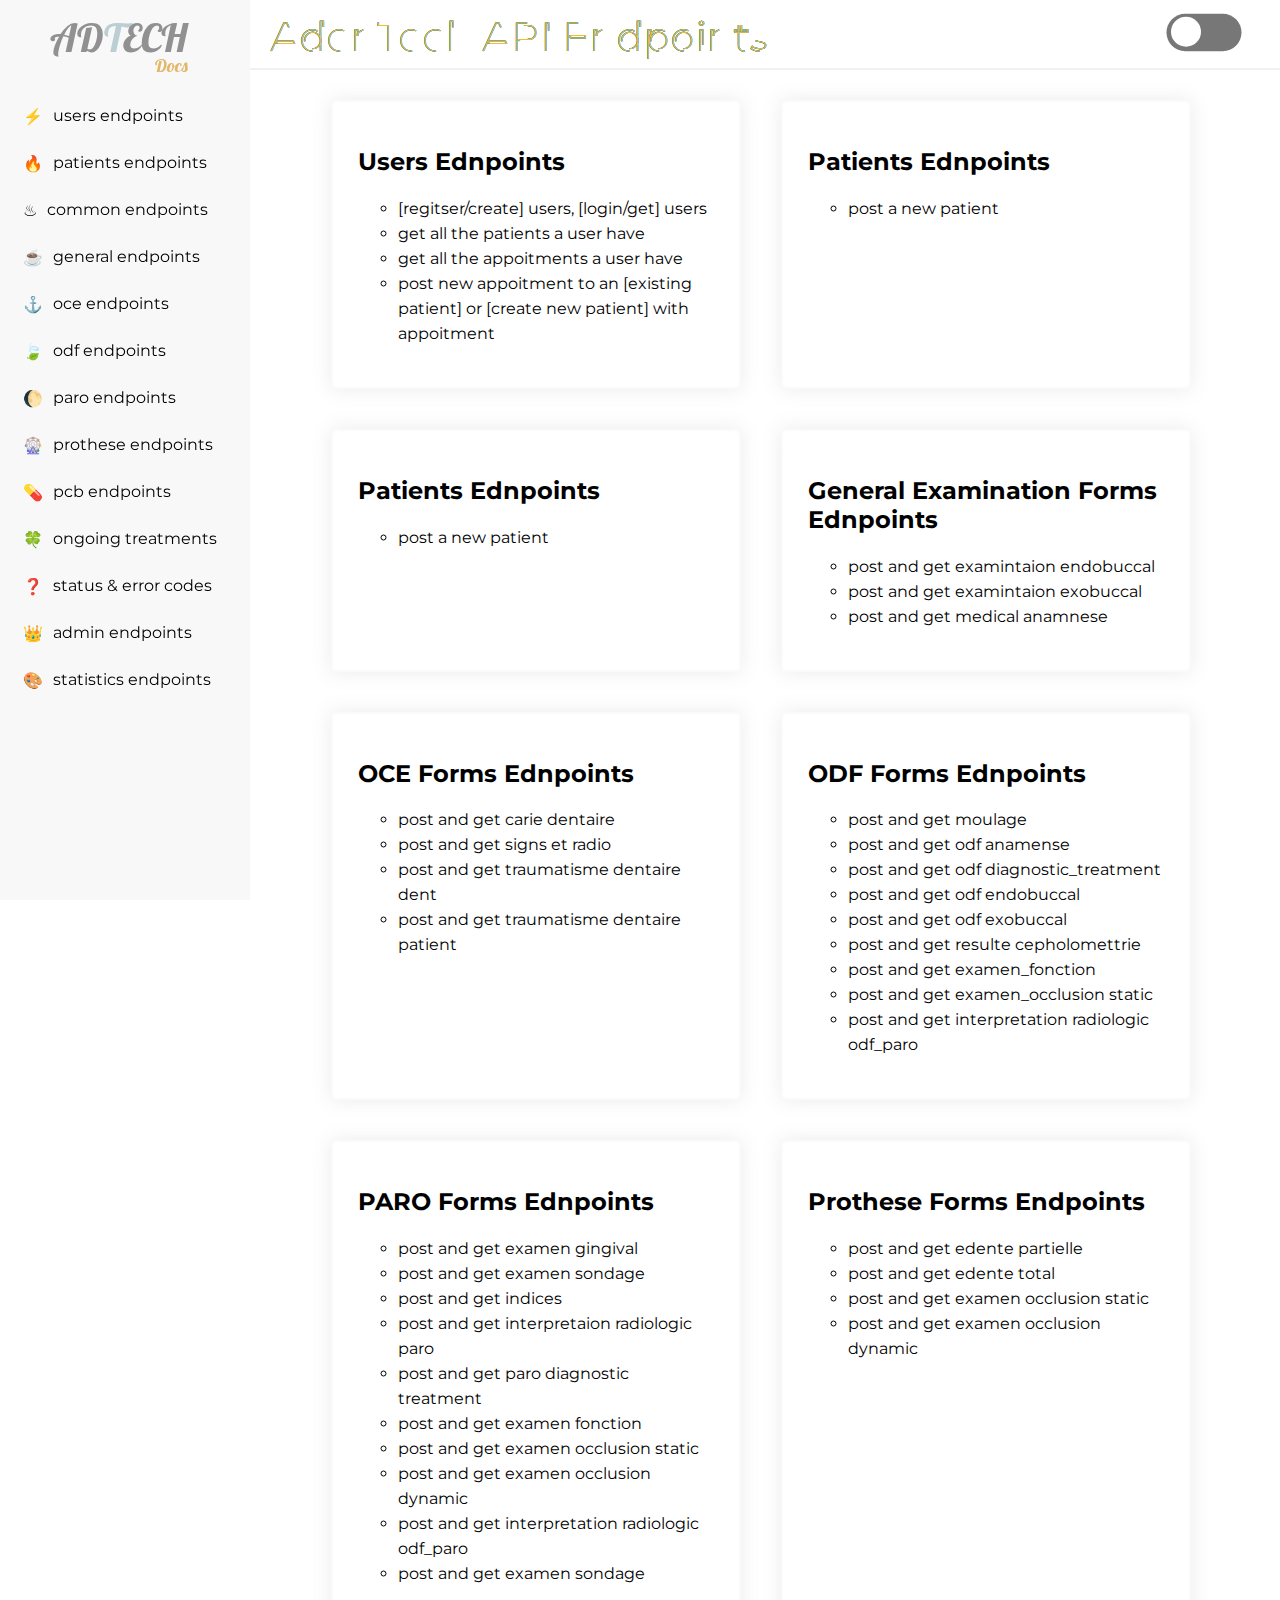
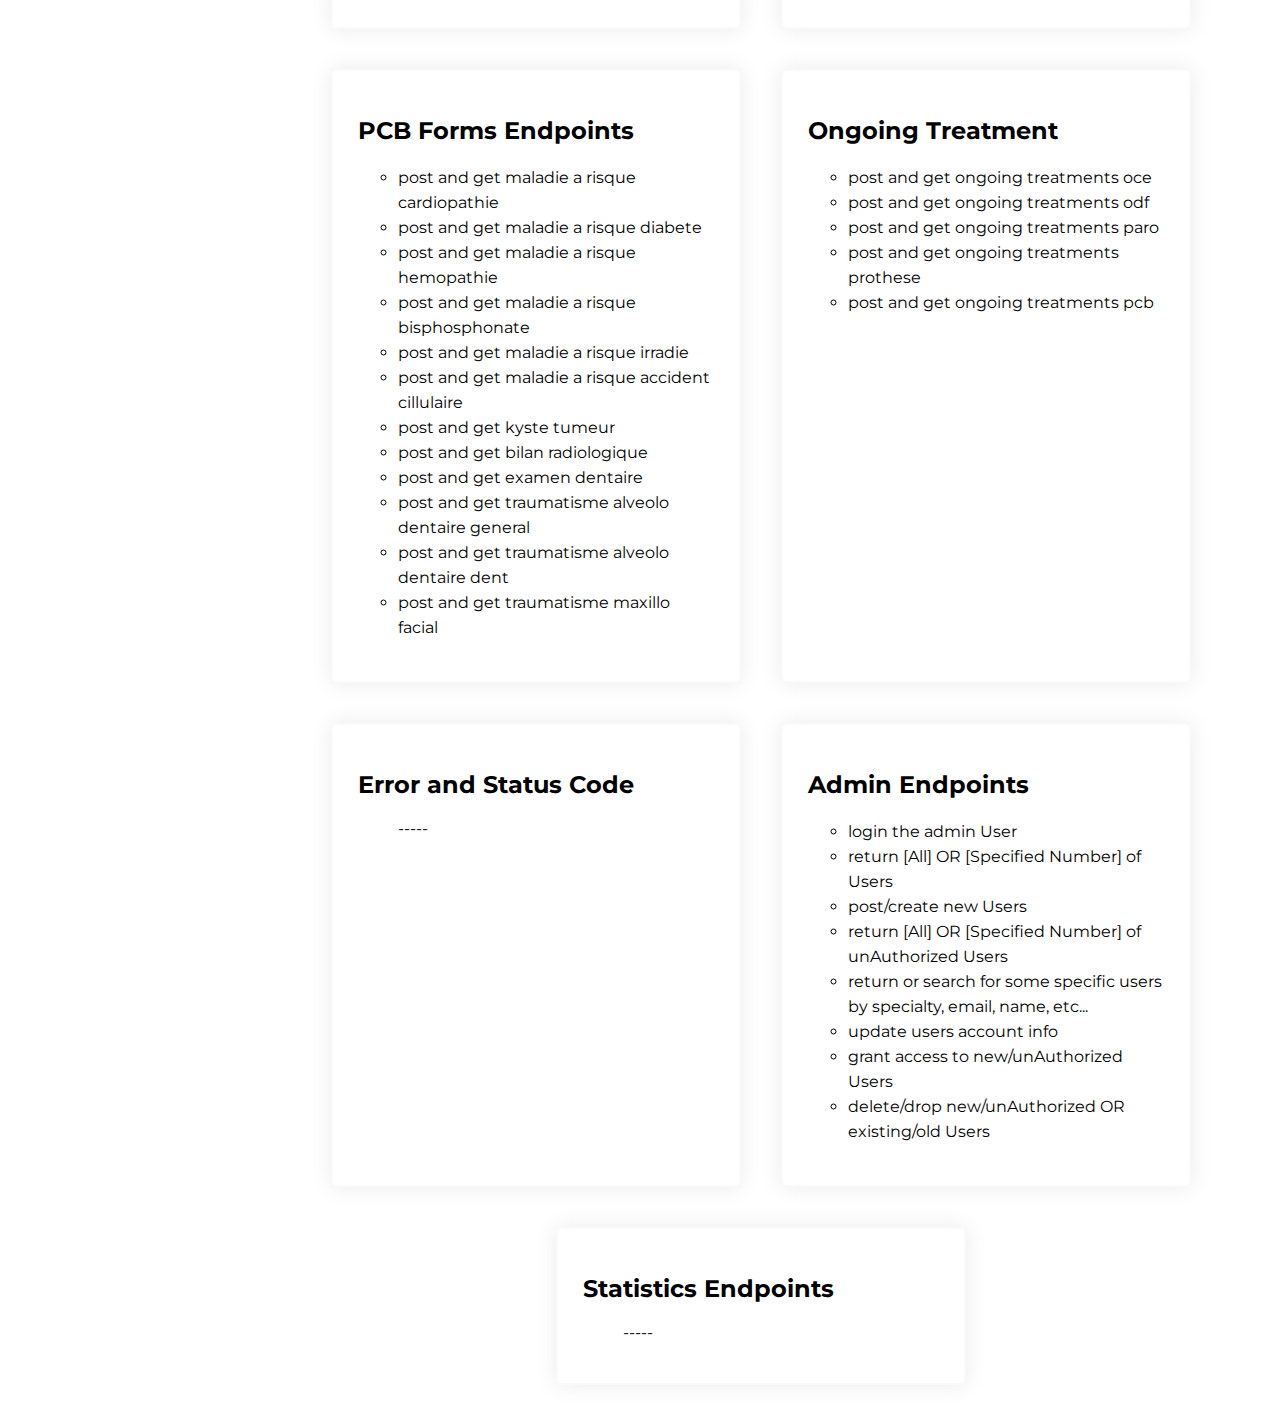
==== commit 98b0f7cb: "added the common card and nav styles" ====
--- a/index.html
+++ b/index.html
@@ -43,10 +43,22 @@
                 </ul>
             </a>
             <a
+                href="/pages/common.html"
+                class="card"
+                onclick="(() => {
+                localStorage.setItem('focusedNav', 2)
+            })()"
+            >
+                <h2>Patients Ednpoints</h2>
+                <ul>
+                    <li>post a new patient</li>
+                </ul>
+            </a>
+            <a
                 href="/pages/general.html"
                 class="card"
                 onclick="(() => {
-                localStorage.setItem('focusedNav', 2)
+                localStorage.setItem('focusedNav', 3)
             })()"
             >
                 <h2>General Examination Forms Ednpoints</h2>
@@ -60,7 +72,7 @@
                 href="/pages/oce.html"
                 class="card"
                 onclick="(() => {
-                localStorage.setItem('focusedNav', 3)
+                localStorage.setItem('focusedNav', 4)
             })()"
             >
                 <h2>OCE Forms Ednpoints</h2>
@@ -75,7 +87,7 @@
                 href="/pages/odf.html"
                 class="card"
                 onclick="(() => {
-                localStorage.setItem('focusedNav', 4)
+                localStorage.setItem('focusedNav', 5)
             })()"
             >
                 <h2>ODF Forms Ednpoints</h2>
@@ -95,7 +107,7 @@
                 href="/pages/paro.html"
                 class="card"
                 onclick="(() => {
-                localStorage.setItem('focusedNav', 5)
+                localStorage.setItem('focusedNav', 6)
             })()"
             >
                 <h2>PARO Forms Ednpoints</h2>
@@ -116,7 +128,7 @@
                 href="/pages/prothese.html"
                 class="card"
                 onclick="(() => {
-                localStorage.setItem('focusedNav', 6)
+                localStorage.setItem('focusedNav', 7)
             })()"
             >
                 <h2>Prothese Forms Endpoints</h2>
@@ -131,7 +143,7 @@
                 href="/pages/pcb.html"
                 class="card"
                 onclick="(() => {
-                localStorage.setItem('focusedNav', 7)
+                localStorage.setItem('focusedNav', 8)
             })()"
             >
                 <h2>PCB Forms Endpoints</h2>
@@ -154,7 +166,7 @@
                 href="/pages/treatments.html"
                 class="card"
                 onclick="(() => {
-                localStorage.setItem('focusedNav', 8)
+                localStorage.setItem('focusedNav', 9)
             })()"
             >
                 <h2>Ongoing Treatment</h2>
@@ -170,7 +182,7 @@
                 href="/pages/error.html"
                 class="card"
                 onclick="(() => {
-                localStorage.setItem('focusedNav', 9)
+                localStorage.setItem('focusedNav', 10)
             })()"
             >
                 <h2>Error and Status Code</h2>
@@ -182,7 +194,7 @@
                 href="/pages/admin.html"
                 class="card"
                 onclick="(() => {
-                localStorage.setItem('focusedNav', 10)
+                localStorage.setItem('focusedNav', 11)
             })()"
             >
                 <h2>Admin Endpoints</h2>
@@ -203,7 +215,7 @@
                 href="/pages/statistics.html"
                 class="card"
                 onclick="(() => {
-                localStorage.setItem('focusedNav', 11)
+                localStorage.setItem('focusedNav', 12)
             })()"
             >
                 <h2>Statistics Endpoints</h2>
--- a/styles/navigation.css
+++ b/styles/navigation.css
@@ -171,7 +171,7 @@
     height: 47px;
     display: flex;
     align-items: center;
-    padding: 10px 0;
+    padding: 7px 0;
     padding-left: 5%;
 }
 
@@ -203,32 +203,35 @@
     content: '🔥';
 }
 .section:nth-child(3)::before {
+    content: '♨';
+}
+.section:nth-child(4)::before {
     content: '☕';
 }
-.section:nth-child(4)::before {
+.section:nth-child(5)::before {
     content: '⚓';
 }
-.section:nth-child(5)::before {
+.section:nth-child(6)::before {
     content: '🍃';
 }
-.section:nth-child(6)::before {
+.section:nth-child(7)::before {
     content: '🌔';
 }
-.section:nth-child(7)::before {
+.section:nth-child(8)::before {
     content: '🎡';
 }
-.section:nth-child(8)::before {
+.section:nth-child(9)::before {
     content: '💊';
 }
-.section:nth-child(9)::before {
+.section:nth-child(10)::before {
     content: '🍀';
 }
-.section:nth-child(10)::before {
+.section:nth-child(11)::before {
     content: '❓';
 }
-.section:nth-child(11)::before {
+.section:nth-child(12)::before {
     content: '👑';
 }
-.section:nth-child(12)::before {
+.section:nth-child(13)::before {
     content: '🎨';
 }
